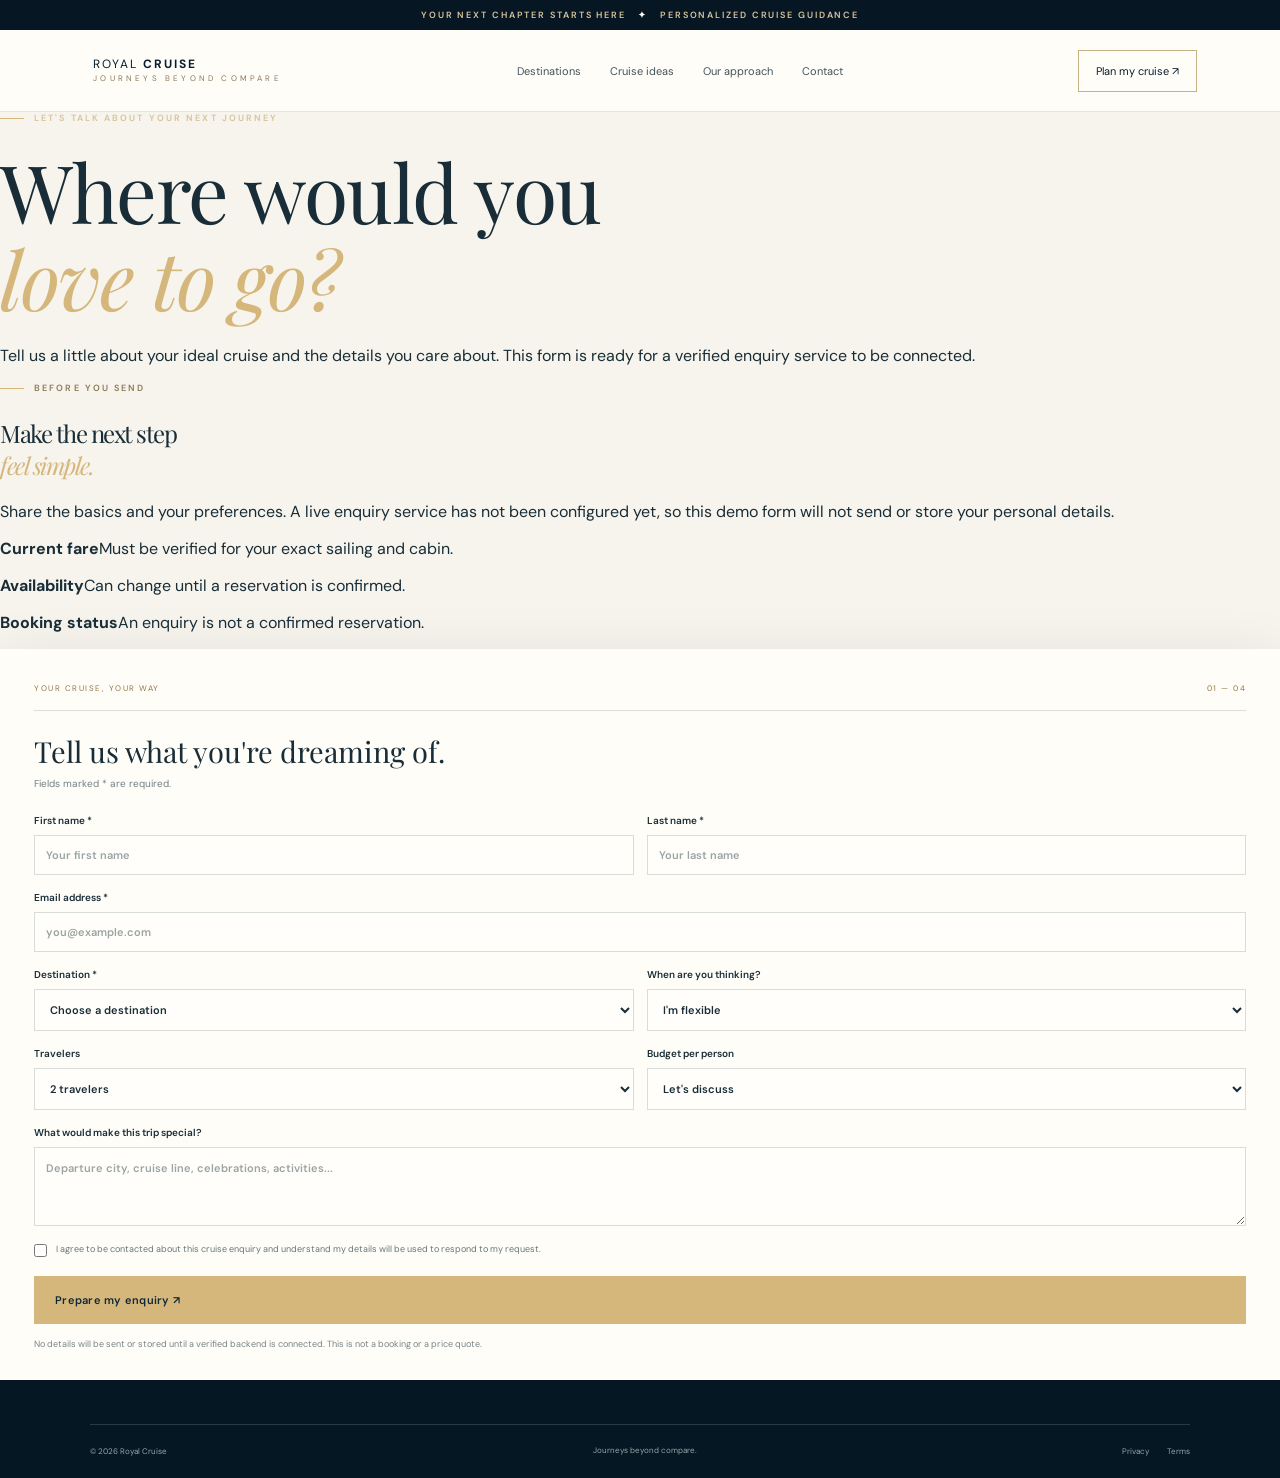
==== contact.html @ 4211f316 "Add dedicated cruise enquiry page" ====
<!doctype html><html lang="en"><head><meta charset="utf-8"><meta name="viewport" content="width=device-width,initial-scale=1"><title>Plan Your Cruise | Royal Cruise</title><meta name="description" content="Tell Royal Cruise what you're looking for and start a personalized cruise planning enquiry."><link rel="stylesheet" href="./styles.css"><link rel="stylesheet" href="./pages.css"><link href="https://fonts.googleapis.com/css2?family=DM+Sans:wght@400;500;600;700&family=Playfair+Display:ital,wght@0,400;0,500;1,400&display=swap" rel="stylesheet"></head><body><div class="announcement">YOUR NEXT CHAPTER STARTS HERE <span>✦</span> PERSONALIZED CRUISE GUIDANCE</div><header class="header"><a class="brand" href="./index.html"><img class="brand-logo" src="./assets/royal-cruise-logo.svg" alt=""><span class="brand-name">ROYAL <b>CRUISE</b><small>JOURNEYS BEYOND COMPARE</small></span></a><button class="menu-toggle" aria-label="Open navigation" aria-expanded="false">☰</button><nav class="nav"><a href="./destinations.html">Destinations</a><a href="./cruise-ideas.html">Cruise ideas</a><a href="./planning.html">Our approach</a><a href="./contact.html">Contact</a></nav><a class="nav-cta" href="./contact.html">Plan my cruise ↗</a></header><main class="page-main"><section class="page-hero contact-hero" style="--page-image:url('https://images.unsplash.com/photo-1548574505-5e239809ee19?auto=format&fit=crop&w=2000&q=85')"><div class="page-hero-content"><p class="eyebrow"><span></span> LET'S TALK ABOUT YOUR NEXT JOURNEY</p><h1>Where would you<br><em>love to go?</em></h1><p>Tell us a little about your ideal cruise and the details you care about. This form is ready for a verified enquiry service to be connected.</p></div></section><section class="page-section contact-layout"><div><p class="eyebrow dark"><span></span> BEFORE YOU SEND</p><h2>Make the next step<br><em>feel simple.</em></h2><p class="contact-explainer">Share the basics and your preferences. A live enquiry service has not been configured yet, so this demo form will not send or store your personal details.</p><div class="contact-points"><p><b>Current fare</b><span>Must be verified for your exact sailing and cabin.</span></p><p><b>Availability</b><span>Can change until a reservation is confirmed.</span></p><p><b>Booking status</b><span>An enquiry is not a confirmed reservation.</span></p></div></div><form class="enquiry-form" id="enquiry-form"><div class="form-top"><span>YOUR CRUISE, YOUR WAY</span><span>01 — 04</span></div><h3>Tell us what you're dreaming of.</h3><p>Fields marked * are required.</p><div class="form-row"><label>First name *<input name="firstName" autocomplete="given-name" required maxlength="80" placeholder="Your first name"></label><label>Last name *<input name="lastName" autocomplete="family-name" required maxlength="80" placeholder="Your last name"></label></div><label>Email address *<input type="email" name="email" autocomplete="email" required maxlength="254" placeholder="you@example.com"></label><div class="form-row"><label>Destination *<select name="destination" id="destination" required><option value="">Choose a destination</option><option>Caribbean</option><option>Bahamas</option><option>Alaska</option><option>Mediterranean / Europe</option><option>Mexico</option><option>Not sure yet</option></select></label><label>When are you thinking?<select name="timing"><option value="">I'm flexible</option><option>Within 3 months</option><option>3–6 months</option><option>6–12 months</option><option>More than a year away</option></select></label></div><div class="form-row"><label>Travelers<select name="travelers"><option>1 traveler</option><option selected>2 travelers</option><option>3–4 travelers</option><option>5–6 travelers</option><option>7+ travelers</option></select></label><label>Budget per person<select name="budget"><option value="">Let's discuss</option><option>Under $1,000</option><option>$1,000–$2,000</option><option>$2,000–$4,000</option><option>$4,000+</option></select></label></div><label>What would make this trip special?<textarea name="notes" rows="3" maxlength="2000" placeholder="Departure city, cruise line, celebrations, activities..."></textarea></label><label class="consent"><input type="checkbox" name="consent" required><span>I agree to be contacted about this cruise enquiry and understand my details will be used to respond to my request.</span></label><button class="button button-gold submit-button" type="submit">Prepare my enquiry ↗</button><div class="form-message" role="status" aria-live="polite"></div><small class="form-privacy">No details will be sent or stored until a verified backend is connected. This is not a booking or a price quote.</small></form></section></main><footer class="footer"><div class="footer-bottom"><span>© <span id="year"></span> Royal Cruise</span><span>Journeys beyond compare.</span><div><a href="./privacy.html">Privacy</a><a href="./terms.html">Terms</a></div></div></footer><script src="./app.js" defer></script><script src="./pages.js" defer></script></body></html>
---- styles.css ----
:root{--navy:#081f30;--cream:#f7f4ed;--paper:#fffdf8;--gold:#d5b77b;--gold2:#b9985e;--ink:#182d37;--muted:#718087;--line:#dcded8;--serif:'Playfair Display',Georgia,serif;--sans:'DM Sans',Arial,sans-serif}*{box-sizing:border-box}html{scroll-behavior:smooth;scroll-padding-top:84px}body{margin:0;background:var(--cream);color:var(--ink);font-family:var(--sans);-webkit-font-smoothing:antialiased}a{color:inherit;text-decoration:none}button,input,select,textarea{font:inherit}.announcement{min-height:30px;background:#061723;color:#d8c49d;display:flex;justify-content:center;align-items:center;gap:12px;font-size:9px;letter-spacing:1.9px;font-weight:600}.announcement span{color:#fff}.header{height:82px;display:flex;align-items:center;justify-content:space-between;padding:0 6.5%;background:var(--paper);position:sticky;top:0;z-index:20;border-bottom:1px solid #e8e4da}.brand{display:flex;align-items:center;gap:10px;color:var(--navy)}.brand-mark{width:38px;height:42px;border:1px solid var(--gold2);display:grid;place-items:center;font:31px var(--serif);position:relative;color:var(--navy)}.brand-mark span{font:9px var(--sans);position:absolute;right:-4px;top:1px;color:var(--gold2);background:var(--paper)}.brand-name{font-size:12px;letter-spacing:2px;line-height:1.45}.brand-name b{font-weight:700}.brand-name small{display:block;font-size:8px;letter-spacing:3.2px;color:#8d7956}.nav{display:flex;align-items:center;gap:29px;font-size:11px;color:#43535a}.nav a:hover,.footer-bottom a:hover{color:var(--gold2)}.nav-cta{font-size:11px;border:1px solid #c8b184;padding:13px 17px;color:var(--navy);white-space:nowrap}.nav-cta span{padding-left:15px;color:var(--gold2)}.menu-toggle{display:none;background:none;border:0;font-size:23px}.hero{min-height:min(740px,calc(100svh - 112px));height:680px;max-height:790px;position:relative;display:flex;align-items:center;background:#0a2636;color:#fff;overflow:hidden}.hero-photo,.hero-shade,.plan-bg{position:absolute;inset:0}.hero-photo{background-image:url('https://images.unsplash.com/photo-1548574505-5e239809ee19?auto=format&fit=crop&w=2200&q=90');background-size:cover;background-position:center 48%;transform:scale(1.035);animation:heroSettle 1.7s ease-out both}.hero-shade{background:linear-gradient(90deg,rgba(4,21,32,.91),rgba(5,26,39,.72) 43%,rgba(5,26,39,.08)),linear-gradient(0deg,rgba(4,19,29,.42),transparent 35%)}.hero-content{position:relative;z-index:2;width:min(720px,78%);margin-left:10%;padding-bottom:28px}.eyebrow{display:flex;align-items:center;gap:10px;font-size:9px;letter-spacing:2.1px;color:#d7c29b;font-weight:600;margin:0 0 23px}.eyebrow>span{width:24px;height:1px;background:var(--gold)}h1,h2,h3,p{margin-top:0}h1,h2{font-family:var(--serif);font-weight:400;letter-spacing:-1.5px}h1{font-size:clamp(48px,6.3vw,86px);line-height:1.08;margin-bottom:24px}h1 em,h2 em{font-weight:400;color:var(--gold);font-style:italic}.hero-copy{font-size:14px;line-height:1.9;max-width:410px;color:#e2e8e9}.hero-actions{display:flex;align-items:center;gap:28px;margin-top:32px}.button{display:inline-flex;align-items:center;justify-content:space-between;gap:26px;padding:16px 20px;font-size:11px;font-weight:600;letter-spacing:.25px;border:1px solid transparent;cursor:pointer;transition:background .25s,transform .25s,border-color .25s}.button:hover{transform:translateY(-2px)}.button-gold{background:var(--gold);color:#102838}.button-gold:hover{background:#e3cb9a}.button-gold span{font-size:17px}.text-link{font-size:11px;color:#fff;display:flex;align-items:center;gap:10px}.play{width:26px;height:26px;border:1px solid #b7c2c2;border-radius:50%;display:grid;place-items:center}.hero-note{display:flex;align-items:center;gap:12px;margin-top:65px;font-size:8px;letter-spacing:1.7px;color:#d2d8d8}.note-line{height:1px;width:40px;background:var(--gold)}.hero-side{position:absolute;right:4%;top:46%;writing-mode:vertical-rl;transform:rotate(180deg);font-size:8px;letter-spacing:2px;color:#e3e7e5;display:flex;gap:16px}.hero-side span{color:var(--gold)}.hero-bottom{position:absolute;bottom:22px;left:6.5%;right:6.5%;display:flex;justify-content:space-between;color:#e0e3e2;font-size:8px;letter-spacing:1.7px}.trust-strip{display:grid;grid-template-columns:repeat(4,1fr);padding:27px 7%;background:var(--paper);border-bottom:1px solid var(--line);gap:20px}.trust-strip>div{display:flex;align-items:center;gap:13px;border-right:1px solid var(--line);padding-left:14px}.trust-strip>div:last-child{border:0}.trust-icon{font-size:23px;color:var(--gold2)}.trust-strip p{margin:0;display:grid;gap:5px}.trust-strip b{font-size:11px;font-weight:600}.trust-strip small{font-size:9px;color:var(--muted)}.section{padding:108px 8%}.section-head{display:flex;align-items:end;justify-content:space-between;gap:40px;margin-bottom:43px}.eyebrow.dark{color:#8d7956}.section h2,.experience h2,.planning h2,.plan-copy h2{font-size:clamp(37px,4.3vw,57px);line-height:1.18;margin-bottom:0}.section h2 em,.planning h2 em{color:#a88b5b}.section-intro{max-width:325px;color:#65747a;font-size:12px;line-height:1.9;margin:0 0 5px}.destination-grid{display:grid;grid-template-columns:1.18fr .82fr;grid-template-rows:290px 290px;gap:17px}.destination-card{position:relative;overflow:hidden;background:#173447;color:white;isolation:isolate;min-height:0}.destination-card:after{content:'';position:absolute;inset:0;background:linear-gradient(0deg,rgba(5,23,34,.88),rgba(5,23,34,.04) 75%);z-index:-0}.destination-card img{position:absolute;inset:0;width:100%;height:100%;object-fit:cover;z-index:-1;transition:transform .8s cubic-bezier(.2,.7,.2,1)}.destination-card:hover img{transform:scale(1.055)}.dest-caribbean{grid-row:span 2}.card-number{position:absolute;top:20px;left:21px;font-size:8px;letter-spacing:1.6px;color:#f0dfbc}.destination-info{position:absolute;bottom:23px;left:24px;right:20px;display:grid;gap:8px}.destination-info small{font-size:8px;letter-spacing:1.5px;color:#e4d4b6}.destination-info strong{font:36px var(--serif);font-weight:400}.dest-caribbean .destination-info strong{font-size:47px}.discover{font-size:10px;color:#f7ead1;margin-top:4px}.experience{display:grid;grid-template-columns:1fr 1fr;min-height:610px;background:var(--navy);color:#fff}.experience-image{position:relative;min-height:560px;overflow:hidden}.experience-image img{width:100%;height:100%;position:absolute;object-fit:cover;inset:0}.experience-image:after{content:'';position:absolute;inset:0;background:linear-gradient(0deg,rgba(4,22,33,.5),transparent 45%)}.image-caption{position:absolute;bottom:28px;left:8%;z-index:2;font-size:8px;letter-spacing:1.7px;color:#fff}.experience-copy{padding:90px 12% 70px 11%;align-self:center}.experience h2{font-size:clamp(39px,4.3vw,56px);margin-bottom:22px}.experience-copy>p:not(.eyebrow){font-size:12px;line-height:2;color:#c1cdd0;max-width:430px}.experience-points{margin:30px 0 31px}.experience-points>div{display:flex;gap:18px;padding:15px 0;border-bottom:1px solid #284351}.experience-points>div>span,.planning-step>span{font:18px var(--serif);color:var(--gold)}.experience-points p{margin:0;display:grid;gap:6px}.experience-points b{font-size:11px;font-weight:500}.experience-points small{font-size:10px;color:#aebec3}.button-outline{border-color:#71848a;color:#fff;background:transparent}.button-outline:hover{border-color:var(--gold)}.journeys{background:#eeece4}.journey-grid{display:grid;grid-template-columns:repeat(3,1fr);gap:18px}.journey-card{background:var(--paper);padding:30px 28px 26px;border:1px solid #e3e0d6;min-height:260px;transition:transform .3s,border-color .3s}.journey-card:hover{transform:translateY(-5px);border-color:#c7ae7e}.journey-icon{width:42px;height:42px;display:grid;place-items:center;border:1px solid #d5c5a4;border-radius:50%;font-size:21px;color:#a88b5b;margin-bottom:25px}.journey-kicker{font-size:8px;letter-spacing:1.5px;color:#9b8359;margin-bottom:10px}.journey-card h3{font:29px var(--serif);font-weight:400;margin-bottom:10px}.journey-card>p:not(.journey-kicker){font-size:11px;line-height:1.8;color:#68777b;min-height:40px}.journey-card>a{display:flex;justify-content:space-between;margin-top:23px;padding-top:15px;border-top:1px solid var(--line);font-size:10px}.journey-card>a span{color:#a88b5b;font-size:15px}.quote-band{background:#e3dccb;text-align:center;padding:64px 20px;color:var(--navy)}.quote-star{font-size:22px;color:#a88b5b}.quote-band p{font:clamp(24px,3vw,36px)/1.5 var(--serif);margin:18px 0}.quote-band small{font-size:8px;letter-spacing:2px;color:#8b795a}.planning{display:grid;grid-template-columns:1fr .9fr;gap:9%;align-items:center}.planning-copy>p:not(.eyebrow){font-size:12px;line-height:2;color:#68777b;margin:24px 0 26px;max-width:480px}.planning-step{display:flex;gap:17px;padding:16px 0;border-top:1px solid var(--line)}.planning-step>div b{font-size:11px}.planning-step>div p{font-size:10px;color:#778387;margin:6px 0 0;line-height:1.7}.planning-visual{height:475px;position:relative;background:linear-gradient(140deg,#b9c9c7,#e1d6bf 52%,#486575);overflow:hidden;display:grid;place-items:center}.planning-visual img{position:absolute;inset:0;width:100%;height:100%;object-fit:cover}.planning-stamp{position:relative;display:flex;flex-direction:column;align-items:center;justify-content:center;width:220px;height:220px;border:1px solid #e9ddbd;border-radius:50%;outline:1px solid rgba(255,255,255,.55);outline-offset:9px;color:#fff;text-align:center;text-shadow:0 1px 10px #263e49}.planning-stamp span{font-size:8px;letter-spacing:2px}.planning-stamp b{font:46px/1.03 var(--serif);font-weight:400;margin:13px 0}.planning-visual-note{position:absolute;bottom:20px;left:20px;font-size:8px;letter-spacing:1.4px;color:#fff;text-shadow:0 1px 5px #1b3039}.plan-section{position:relative;background:var(--navy);color:#fff;padding:100px 8%;overflow:hidden}.plan-bg{background-image:linear-gradient(90deg,rgba(5,24,37,.97),rgba(5,24,37,.84)),url('https://images.unsplash.com/photo-1500375592092-40eb2168fd21?auto=format&fit=crop&w=1800&q=85');background-size:cover;background-position:center}.plan-inner{position:relative;display:grid;grid-template-columns:.82fr 1.18fr;gap:9%;max-width:1160px;margin:auto;align-items:start}.plan-copy{position:sticky;top:125px}.plan-copy h2{font-size:clamp(40px,4.4vw,59px);margin-bottom:20px}.plan-copy>p:not(.eyebrow){font-size:12px;line-height:2;color:#c0cbd0;max-width:370px}.contact-detail{display:flex;align-items:center;gap:14px;margin-top:28px}.contact-detail>span{width:39px;height:39px;border:1px solid #657783;display:grid;place-items:center;color:var(--gold);font-size:18px}.contact-detail div{display:grid;gap:6px}.contact-detail small{font-size:8px;letter-spacing:1.2px;color:#c4b18c}.contact-detail b{font-size:11px;font-weight:500}.enquiry-form{background:var(--paper);color:var(--ink);padding:34px 34px 29px;box-shadow:0 18px 60px #0002}.form-top{display:flex;justify-content:space-between;font-size:8px;letter-spacing:1.5px;color:#92774b;padding-bottom:17px;border-bottom:1px solid var(--line)}.enquiry-form h3{font:29px var(--serif);font-weight:400;margin:21px 0 7px}.enquiry-form>p{font-size:10px;color:#718087;margin-bottom:24px}.enquiry-form label{display:grid;gap:8px;font-size:10px;font-weight:600;margin-bottom:16px}.form-row{display:grid;grid-template-columns:1fr 1fr;gap:13px}.enquiry-form input:not([type=checkbox]),.enquiry-form select,.enquiry-form textarea{width:100%;min-width:0;border:1px solid #d8ddd9;background:#fffefa;border-radius:0;padding:12px 11px;font-size:11px;color:var(--ink);outline:none;transition:border-color .2s}.enquiry-form input:focus,.enquiry-form select:focus,.enquiry-form textarea:focus{border-color:#b69a67}.enquiry-form textarea{resize:vertical;line-height:1.6}.enquiry-form input::placeholder,.enquiry-form textarea::placeholder{color:#9aa4a4}.enquiry-form .consent{display:flex;align-items:flex-start;gap:9px;font-size:9px;line-height:1.6;color:#66777a;font-weight:400}.consent input{accent-color:#a88b5b;margin:2px 0 0}.submit-button{width:100%;margin-top:3px}.form-message{font-size:11px;line-height:1.6;margin-top:12px}.form-message.success{color:#22664b}.form-message.error{color:#9a3c30}.form-privacy{display:block;font-size:9px;line-height:1.6;color:#788589;margin-top:13px}.faq{display:grid;grid-template-columns:.8fr 1.2fr;gap:10%;align-items:start}.faq .section-head{display:block;margin:0}.faq .section-intro{margin-top:23px}.faq-list details{border-bottom:1px solid var(--line);padding:19px 0}.faq-list details:first-child{border-top:1px solid var(--line)}.faq-list summary{list-style:none;display:flex;justify-content:space-between;gap:18px;cursor:pointer;font-size:12px;font-weight:600}.faq-list summary::-webkit-details-marker{display:none}.faq-list summary span{font-size:18px;color:#a88b5b;font-weight:400;transition:transform .2s}.faq-list details[open] summary span{transform:rotate(45deg)}.faq-list details p{font-size:11px;line-height:1.9;color:#68777b;max-width:600px;margin:14px 28px 3px 0}.footer{background:#051722;color:#dbe0df;padding:44px 7% 20px}.footer-main{display:flex;align-items:center;justify-content:space-between;padding-bottom:36px}.brand-footer{color:#f5f0e6}.brand-footer .brand-mark{color:#f5f0e6}.brand-footer .brand-mark span{background:#051722}.footer-main>p{font:20px/1.55 var(--serif);color:#d4c5a7;margin:0}.footer-cta{font-size:11px;border-bottom:1px solid var(--gold);padding:12px 0;color:#e6d3ad}.footer-bottom{border-top:1px solid #263b46;padding-top:19px;display:flex;align-items:center;justify-content:space-between;gap:20px;font-size:8px;color:#98a6a9}.footer-bottom>span:nth-child(2){max-width:390px;line-height:1.7}.footer-bottom div{display:flex;gap:18px}.reveal{opacity:0;transform:translateY(22px);transition:opacity .8s ease,transform .8s cubic-bezier(.2,.7,.2,1)}.reveal.is-visible{opacity:1;transform:translateY(0)}@keyframes heroSettle{from{transform:scale(1.09);filter:brightness(.78)}to{transform:scale(1.035);filter:brightness(1)}}@media(min-width:1500px){.hero-content{margin-left:12%}.section{padding-left:max(8%,calc((100% - 1280px)/2));padding-right:max(8%,calc((100% - 1280px)/2))}}@media(max-width:1000px){.header{padding:0 4%}.nav{gap:16px}.nav a{font-size:10px}.nav-cta{padding:12px}.hero-content{margin-left:7%;width:78%}.section{padding:80px 6%}.experience-copy{padding:65px 8%}.plan-section{padding:80px 5%}.plan-inner{gap:5%}.enquiry-form{padding:27px}.trust-strip{padding:24px 4%;gap:10px}.trust-strip>div{padding-left:7px}.trust-strip b{font-size:10px}}@media(max-width:720px){.announcement{font-size:7px;letter-spacing:1.1px;min-height:27px}.header{height:70px;padding:0 5%}.brand-mark{width:32px;height:36px;font-size:27px}.brand-name{font-size:10px}.brand-name small{font-size:7px}.menu-toggle{display:block;margin-left:auto;margin-right:13px;color:var(--navy)}.nav{display:none;position:absolute;top:69px;left:0;right:0;padding:18px 6% 24px;background:var(--paper);border-bottom:1px solid var(--line);box-shadow:0 15px 25px #071d2c10;flex-direction:column;align-items:flex-start;gap:20px}.nav.open{display:flex}.nav a{font-size:12px}.nav-cta{font-size:9px;padding:11px 10px}.nav-cta span{padding-left:4px}.hero{height:660px;min-height:620px;max-height:calc(100svh - 97px);align-items:center}.hero-photo{background-position:58% center}.hero-shade{background:linear-gradient(90deg,rgba(4,21,32,.86),rgba(5,26,39,.48)),linear-gradient(0deg,rgba(4,19,29,.5),transparent 50%)}.hero-content{width:90%;margin-left:6%;padding-bottom:0}.eyebrow{font-size:8px;letter-spacing:1.5px;margin-bottom:19px}h1{font-size:clamp(45px,11vw,67px);letter-spacing:-1px}.hero-copy{font-size:12px;max-width:340px}.hero-actions{gap:17px;flex-wrap:wrap}.button{padding:15px;font-size:10px;gap:14px}.text-link{font-size:10px}.hero-note{margin-top:48px;font-size:7px;letter-spacing:1.1px}.hero-side{right:3%;font-size:7px}.hero-bottom{left:5%;right:5%;font-size:7px;letter-spacing:1px}.trust-strip{grid-template-columns:1fr 1fr;padding:23px 6%;gap:19px 10px}.trust-strip>div:nth-child(2){border:0}.trust-strip>div{gap:9px}.trust-icon{font-size:20px}.trust-strip b{font-size:9px}.trust-strip small{font-size:8px}.section{padding:70px 6%}.section-head{display:block;margin-bottom:30px}.section h2,.experience h2,.planning h2{font-size:clamp(36px,9vw,48px)}.section-intro{margin-top:18px;font-size:11px}.destination-grid{grid-template-columns:1fr 1fr;grid-template-rows:310px 220px;gap:10px}.dest-caribbean{grid-row:auto;grid-column:span 2}.destination-info{left:16px;bottom:17px;gap:6px}.destination-info strong,.dest-caribbean .destination-info strong{font-size:31px}.destination-info small{font-size:7px;letter-spacing:1px}.discover{font-size:9px}.card-number{top:14px;left:15px;font-size:7px}.experience{grid-template-columns:1fr}.experience-image{min-height:360px}.experience-copy{padding:55px 7% 58px}.experience-copy>p:not(.eyebrow){font-size:11px}.journey-grid{grid-template-columns:1fr;gap:12px}.journey-card{min-height:0;padding:24px}.journey-icon{margin-bottom:18px}.journey-card>p:not(.journey-kicker){min-height:0}.journey-card>a{margin-top:17px}.quote-band{padding:50px 15px}.quote-band p{font-size:25px}.planning{grid-template-columns:1fr;gap:35px}.planning-visual{height:350px;grid-row:1}.planning-stamp{width:190px;height:190px}.planning-stamp b{font-size:40px}.plan-section{padding:70px 5%}.plan-inner{grid-template-columns:1fr;gap:36px}.plan-copy{position:static}.plan-copy h2{font-size:45px}.plan-copy>p:not(.eyebrow){font-size:11px}.contact-detail{margin-top:19px}.enquiry-form{padding:25px 19px}.enquiry-form h3{font-size:26px}.form-row{gap:10px}.enquiry-form label{font-size:9px}.enquiry-form input:not([type=checkbox]),.enquiry-form select,.enquiry-form textarea{font-size:10px;padding:11px 8px}.faq{grid-template-columns:1fr;gap:30px}.faq .section-intro{margin-top:14px}.faq-list summary{font-size:11px}.footer{padding:34px 6% 20px}.footer-main{display:grid;grid-template-columns:1fr auto;gap:20px}.footer-main>p{font-size:17px;grid-column:1}.footer-cta{grid-column:2;grid-row:2}.footer-bottom{flex-direction:column;align-items:flex-start;gap:13px}.footer-bottom>span:nth-child(2){max-width:100%}.footer-bottom div{gap:20px}}@media(max-width:370px){.nav-cta{font-size:8px}.hero-actions{align-items:flex-start;flex-direction:column}.hero{min-height:600px}.destination-grid{grid-template-rows:280px 205px}.form-row{grid-template-columns:1fr}.enquiry-form{padding:23px 16px}}@media(prefers-reduced-motion:reduce){*,*:before,*:after{scroll-behavior:auto!important;animation-duration:.01ms!important;animation-iteration-count:1!important;transition-duration:.01ms!important}.reveal{opacity:1;transform:none}}
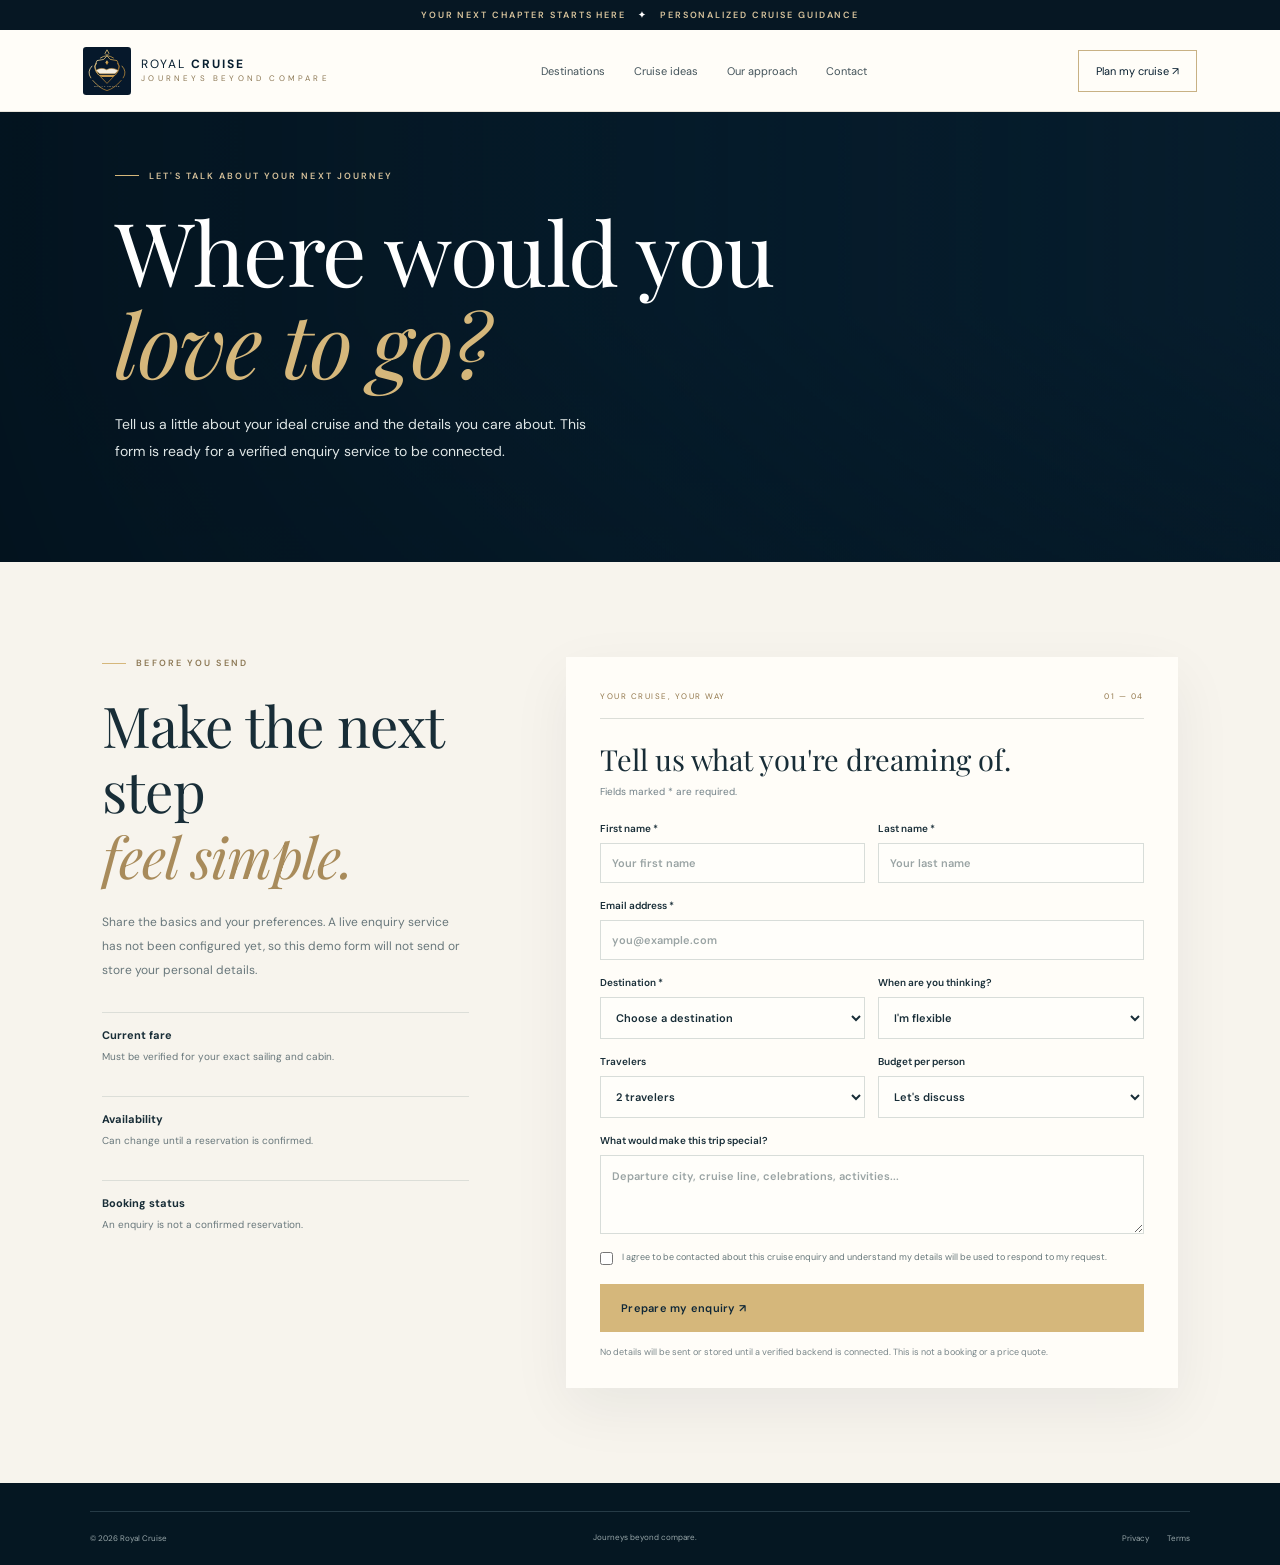
==== commit cd5613c2: "Add Royal Cruise favicon to contact.html" ====
--- a/contact.html
+++ b/contact.html
@@ -1 +1 @@
-<!doctype html><html lang="en"><head><meta charset="utf-8"><meta name="viewport" content="width=device-width,initial-scale=1"><title>Plan Your Cruise | Royal Cruise</title><meta name="description" content="Tell Royal Cruise what you're looking for and start a personalized cruise planning enquiry."><link rel="stylesheet" href="./styles.css"><link rel="stylesheet" href="./pages.css"><link href="https://fonts.googleapis.com/css2?family=DM+Sans:wght@400;500;600;700&family=Playfair+Display:ital,wght@0,400;0,500;1,400&display=swap" rel="stylesheet"></head><body><div class="announcement">YOUR NEXT CHAPTER STARTS HERE <span>✦</span> PERSONALIZED CRUISE GUIDANCE</div><header class="header"><a class="brand" href="./index.html"><img class="brand-logo" src="./assets/royal-cruise-logo.svg" alt=""><span class="brand-name">ROYAL <b>CRUISE</b><small>JOURNEYS BEYOND COMPARE</small></span></a><button class="menu-toggle" aria-label="Open navigation" aria-expanded="false">☰</button><nav class="nav"><a href="./destinations.html">Destinations</a><a href="./cruise-ideas.html">Cruise ideas</a><a href="./planning.html">Our approach</a><a href="./contact.html">Contact</a></nav><a class="nav-cta" href="./contact.html">Plan my cruise ↗</a></header><main class="page-main"><section class="page-hero contact-hero" style="--page-image:url('https://images.unsplash.com/photo-1548574505-5e239809ee19?auto=format&fit=crop&w=2000&q=85')"><div class="page-hero-content"><p class="eyebrow"><span></span> LET'S TALK ABOUT YOUR NEXT JOURNEY</p><h1>Where would you<br><em>love to go?</em></h1><p>Tell us a little about your ideal cruise and the details you care about. This form is ready for a verified enquiry service to be connected.</p></div></section><section class="page-section contact-layout"><div><p class="eyebrow dark"><span></span> BEFORE YOU SEND</p><h2>Make the next step<br><em>feel simple.</em></h2><p class="contact-explainer">Share the basics and your preferences. A live enquiry service has not been configured yet, so this demo form will not send or store your personal details.</p><div class="contact-points"><p><b>Current fare</b><span>Must be verified for your exact sailing and cabin.</span></p><p><b>Availability</b><span>Can change until a reservation is confirmed.</span></p><p><b>Booking status</b><span>An enquiry is not a confirmed reservation.</span></p></div></div><form class="enquiry-form" id="enquiry-form"><div class="form-top"><span>YOUR CRUISE, YOUR WAY</span><span>01 — 04</span></div><h3>Tell us what you're dreaming of.</h3><p>Fields marked * are required.</p><div class="form-row"><label>First name *<input name="firstName" autocomplete="given-name" required maxlength="80" placeholder="Your first name"></label><label>Last name *<input name="lastName" autocomplete="family-name" required maxlength="80" placeholder="Your last name"></label></div><label>Email address *<input type="email" name="email" autocomplete="email" required maxlength="254" placeholder="you@example.com"></label><div class="form-row"><label>Destination *<select name="destination" id="destination" required><option value="">Choose a destination</option><option>Caribbean</option><option>Bahamas</option><option>Alaska</option><option>Mediterranean / Europe</option><option>Mexico</option><option>Not sure yet</option></select></label><label>When are you thinking?<select name="timing"><option value="">I'm flexible</option><option>Within 3 months</option><option>3–6 months</option><option>6–12 months</option><option>More than a year away</option></select></label></div><div class="form-row"><label>Travelers<select name="travelers"><option>1 traveler</option><option selected>2 travelers</option><option>3–4 travelers</option><option>5–6 travelers</option><option>7+ travelers</option></select></label><label>Budget per person<select name="budget"><option value="">Let's discuss</option><option>Under $1,000</option><option>$1,000–$2,000</option><option>$2,000–$4,000</option><option>$4,000+</option></select></label></div><label>What would make this trip special?<textarea name="notes" rows="3" maxlength="2000" placeholder="Departure city, cruise line, celebrations, activities..."></textarea></label><label class="consent"><input type="checkbox" name="consent" required><span>I agree to be contacted about this cruise enquiry and understand my details will be used to respond to my request.</span></label><button class="button button-gold submit-button" type="submit">Prepare my enquiry ↗</button><div class="form-message" role="status" aria-live="polite"></div><small class="form-privacy">No details will be sent or stored until a verified backend is connected. This is not a booking or a price quote.</small></form></section></main><footer class="footer"><div class="footer-bottom"><span>© <span id="year"></span> Royal Cruise</span><span>Journeys beyond compare.</span><div><a href="./privacy.html">Privacy</a><a href="./terms.html">Terms</a></div></div></footer><script src="./app.js" defer></script><script src="./pages.js" defer></script></body></html>+<!doctype html><html lang="en"><head><meta charset="utf-8"><meta name="viewport" content="width=device-width,initial-scale=1"><title>Plan Your Cruise | Royal Cruise</title><meta name="description" content="Tell Royal Cruise what you're looking for and start a personalized cruise planning enquiry."><link rel="stylesheet" href="./styles.css"><link rel="stylesheet" href="./pages.css"><link href="https://fonts.googleapis.com/css2?family=DM+Sans:wght@400;500;600;700&family=Playfair+Display:ital,wght@0,400;0,500;1,400&display=swap" rel="stylesheet"><link rel="icon" type="image/svg+xml" href="./assets/royal-cruise-logo.svg"><link rel="shortcut icon" href="./assets/royal-cruise-logo.svg" type="image/svg+xml"></head><body><div class="announcement">YOUR NEXT CHAPTER STARTS HERE <span>✦</span> PERSONALIZED CRUISE GUIDANCE</div><header class="header"><a class="brand" href="./index.html"><img class="brand-logo" src="./assets/royal-cruise-logo.svg" alt=""><span class="brand-name">ROYAL <b>CRUISE</b><small>JOURNEYS BEYOND COMPARE</small></span></a><button class="menu-toggle" aria-label="Open navigation" aria-expanded="false">☰</button><nav class="nav"><a href="./destinations.html">Destinations</a><a href="./cruise-ideas.html">Cruise ideas</a><a href="./planning.html">Our approach</a><a href="./contact.html">Contact</a></nav><a class="nav-cta" href="./contact.html">Plan my cruise ↗</a></header><main class="page-main"><section class="page-hero contact-hero" style="--page-image:url('https://images.unsplash.com/photo-1548574505-5e239809ee19?auto=format&fit=crop&w=2000&q=85')"><div class="page-hero-content"><p class="eyebrow"><span></span> LET'S TALK ABOUT YOUR NEXT JOURNEY</p><h1>Where would you<br><em>love to go?</em></h1><p>Tell us a little about your ideal cruise and the details you care about. This form is ready for a verified enquiry service to be connected.</p></div></section><section class="page-section contact-layout"><div><p class="eyebrow dark"><span></span> BEFORE YOU SEND</p><h2>Make the next step<br><em>feel simple.</em></h2><p class="contact-explainer">Share the basics and your preferences. A live enquiry service has not been configured yet, so this demo form will not send or store your personal details.</p><div class="contact-points"><p><b>Current fare</b><span>Must be verified for your exact sailing and cabin.</span></p><p><b>Availability</b><span>Can change until a reservation is confirmed.</span></p><p><b>Booking status</b><span>An enquiry is not a confirmed reservation.</span></p></div></div><form class="enquiry-form" id="enquiry-form"><div class="form-top"><span>YOUR CRUISE, YOUR WAY</span><span>01 — 04</span></div><h3>Tell us what you're dreaming of.</h3><p>Fields marked * are required.</p><div class="form-row"><label>First name *<input name="firstName" autocomplete="given-name" required maxlength="80" placeholder="Your first name"></label><label>Last name *<input name="lastName" autocomplete="family-name" required maxlength="80" placeholder="Your last name"></label></div><label>Email address *<input type="email" name="email" autocomplete="email" required maxlength="254" placeholder="you@example.com"></label><div class="form-row"><label>Destination *<select name="destination" id="destination" required><option value="">Choose a destination</option><option>Caribbean</option><option>Bahamas</option><option>Alaska</option><option>Mediterranean / Europe</option><option>Mexico</option><option>Not sure yet</option></select></label><label>When are you thinking?<select name="timing"><option value="">I'm flexible</option><option>Within 3 months</option><option>3–6 months</option><option>6–12 months</option><option>More than a year away</option></select></label></div><div class="form-row"><label>Travelers<select name="travelers"><option>1 traveler</option><option selected>2 travelers</option><option>3–4 travelers</option><option>5–6 travelers</option><option>7+ travelers</option></select></label><label>Budget per person<select name="budget"><option value="">Let's discuss</option><option>Under $1,000</option><option>$1,000–$2,000</option><option>$2,000–$4,000</option><option>$4,000+</option></select></label></div><label>What would make this trip special?<textarea name="notes" rows="3" maxlength="2000" placeholder="Departure city, cruise line, celebrations, activities..."></textarea></label><label class="consent"><input type="checkbox" name="consent" required><span>I agree to be contacted about this cruise enquiry and understand my details will be used to respond to my request.</span></label><button class="button button-gold submit-button" type="submit">Prepare my enquiry ↗</button><div class="form-message" role="status" aria-live="polite"></div><small class="form-privacy">No details will be sent or stored until a verified backend is connected. This is not a booking or a price quote.</small></form></section></main><footer class="footer"><div class="footer-bottom"><span>© <span id="year"></span> Royal Cruise</span><span>Journeys beyond compare.</span><div><a href="./privacy.html">Privacy</a><a href="./terms.html">Terms</a></div></div></footer><script src="./app.js" defer></script><script src="./pages.js" defer></script></body></html>
--- a/pages.css
+++ b/pages.css
@@ -0,0 +1 @@
+body{opacity:1;transition:opacity .18s ease}body.page-leaving{opacity:0}.brand-logo{display:block}.brand-logo{width:48px;height:48px;object-fit:contain}.page-main{min-height:65vh}.page-hero{min-height:560px;height:min(68vh,720px);position:relative;display:flex;align-items:center;color:#fff;background:#071e2e;overflow:hidden}.page-hero:before{content:"";position:absolute;inset:0;background-image:linear-gradient(90deg,rgba(4,19,30,.9),rgba(5,25,39,.54) 52%,rgba(5,25,39,.16)),linear-gradient(0deg,rgba(4,19,30,.3),transparent 55%),var(--page-image);background-size:cover;background-position:center;transform:scale(1.03);animation:pageArrive 1.25s cubic-bezier(.2,.7,.2,1) both}.page-hero-content{position:relative;max-width:790px;margin-left:9%;padding:70px 24px 80px 0;animation:contentArrive .9s .12s both}.page-hero h1{font-size:clamp(50px,7vw,88px);line-height:1.05;margin:0 0 22px}.page-hero-content>p:not(.eyebrow){max-width:500px;color:#e0e7e7;font-size:14px;line-height:1.9;margin-bottom:30px}.page-section{padding:95px 8%;max-width:1500px;margin:auto}.page-heading{margin-bottom:42px}.page-heading h2,.contact-layout h2{font:clamp(38px,4.4vw,58px)/1.16 var(--serif);letter-spacing:-1px;margin:0}.page-heading h2 em,.contact-layout h2 em{color:#a88b5b}.page-destinations{display:grid;grid-template-columns:repeat(2,minmax(0,1fr));gap:22px}.page-destination{display:grid;grid-template-columns:46% 54%;background:#fffdf8;border:1px solid #e3e0d6;min-height:250px;overflow:hidden;transition:transform .35s,border-color .35s,box-shadow .35s}.page-destination:hover{transform:translateY(-5px);border-color:#c6ab78;box-shadow:0 18px 35px #0a20300c}.page-destination img{width:100%;height:100%;min-height:250px;object-fit:cover;transition:transform .7s}.page-destination:hover img{transform:scale(1.04)}.page-destination>div{padding:26px 22px;align-self:center}.page-destination small,.idea-grid article>span{font-size:8px;letter-spacing:1.6px;color:#9a8054}.page-destination h3,.idea-grid h3,.process-list h3{font:29px var(--serif);font-weight:400;margin:12px 0}.page-destination p,.idea-grid p,.process-list p{font-size:11px;line-height:1.8;color:#68777b}.page-destination b,.idea-grid a{display:inline-block;margin-top:12px;font-size:10px;font-weight:600;color:#8d7044}.availability-note{margin-top:28px;padding:17px 19px;background:#eeece4;color:#68777b;font-size:10px;line-height:1.8}.idea-grid{display:grid;grid-template-columns:repeat(3,1fr);gap:18px}.idea-grid article{padding:31px 28px;background:#fffdf8;border:1px solid #e4e0d5;min-height:230px;transition:transform .3s,border-color .3s}.idea-grid article:hover{transform:translateY(-4px);border-color:#c6ab78}.idea-grid h3{font-size:30px}.idea-grid p{min-height:55px}.process-section{max-width:1000px}.process-list{border-top:1px solid #dcded8}.process-list article{display:grid;grid-template-columns:75px 1fr;gap:20px;padding:28px 0;border-bottom:1px solid #dcded8}.process-list article>span{font:28px var(--serif);color:#a88b5b}.process-list h3{margin:0 0 8px}.process-list p{max-width:650px;margin:0}.planning-promise{display:flex;gap:18px;margin-top:36px;padding:24px;background:#eeece4}.planning-promise>span{font-size:24px;color:#a88b5b}.planning-promise h3{font:24px var(--serif);margin:0 0 7px}.planning-promise p{font-size:11px;line-height:1.8;color:#68777b;margin:0}.page-cta{padding:76px 20px;text-align:center;background:#081f30;color:#fff}.page-cta h2{font:clamp(36px,5vw,56px)/1.2 var(--serif);margin:0 0 26px}.page-cta h2 em{color:var(--gold)}.page-cta .eyebrow{justify-content:center}.contact-hero{min-height:430px;height:450px}.contact-layout{display:grid;grid-template-columns:.75fr 1.25fr;gap:9%;align-items:start}.contact-explainer{font-size:12px;line-height:2;color:#68777b;margin-top:22px}.contact-points{margin-top:30px}.contact-points p{padding:15px 0;border-top:1px solid #dcded8;display:grid;gap:6px}.contact-points b{font-size:11px}.contact-points span{font-size:10px;line-height:1.7;color:#68777b}.contact-layout .enquiry-form{box-shadow:0 20px 55px #071d2c10}.footer{padding-top:28px}.footer-bottom{flex-wrap:wrap}@keyframes pageArrive{from{transform:scale(1.09);filter:brightness(.7)}to{transform:scale(1.03);filter:brightness(1)}}@keyframes contentArrive{from{opacity:0;transform:translateY(20px)}to{opacity:1;transform:translateY(0)}}@media(max-width:800px){.page-section{padding:70px 6%}.page-hero-content{margin-left:6%;padding-right:7%}.page-destinations{grid-template-columns:1fr}.idea-grid{grid-template-columns:repeat(2,1fr)}.contact-layout{grid-template-columns:1fr;gap:35px}}@media(max-width:520px){.page-hero{min-height:520px;height:75svh}.page-hero h1{font-size:clamp(45px,12vw,65px)}.page-hero-content>p:not(.eyebrow){font-size:12px}.page-destination{grid-template-columns:1fr}.page-destination img{height:210px;min-height:0}.page-destination>div{padding:22px}.idea-grid{grid-template-columns:1fr}.idea-grid article{min-height:0}.idea-grid p{min-height:0}.process-list article{grid-template-columns:45px 1fr;gap:12px}.contact-hero{min-height:480px}.brand-logo{width:39px;height:39px}}@media(prefers-reduced-motion:reduce){.page-hero:before,.page-hero-content{animation:none}}
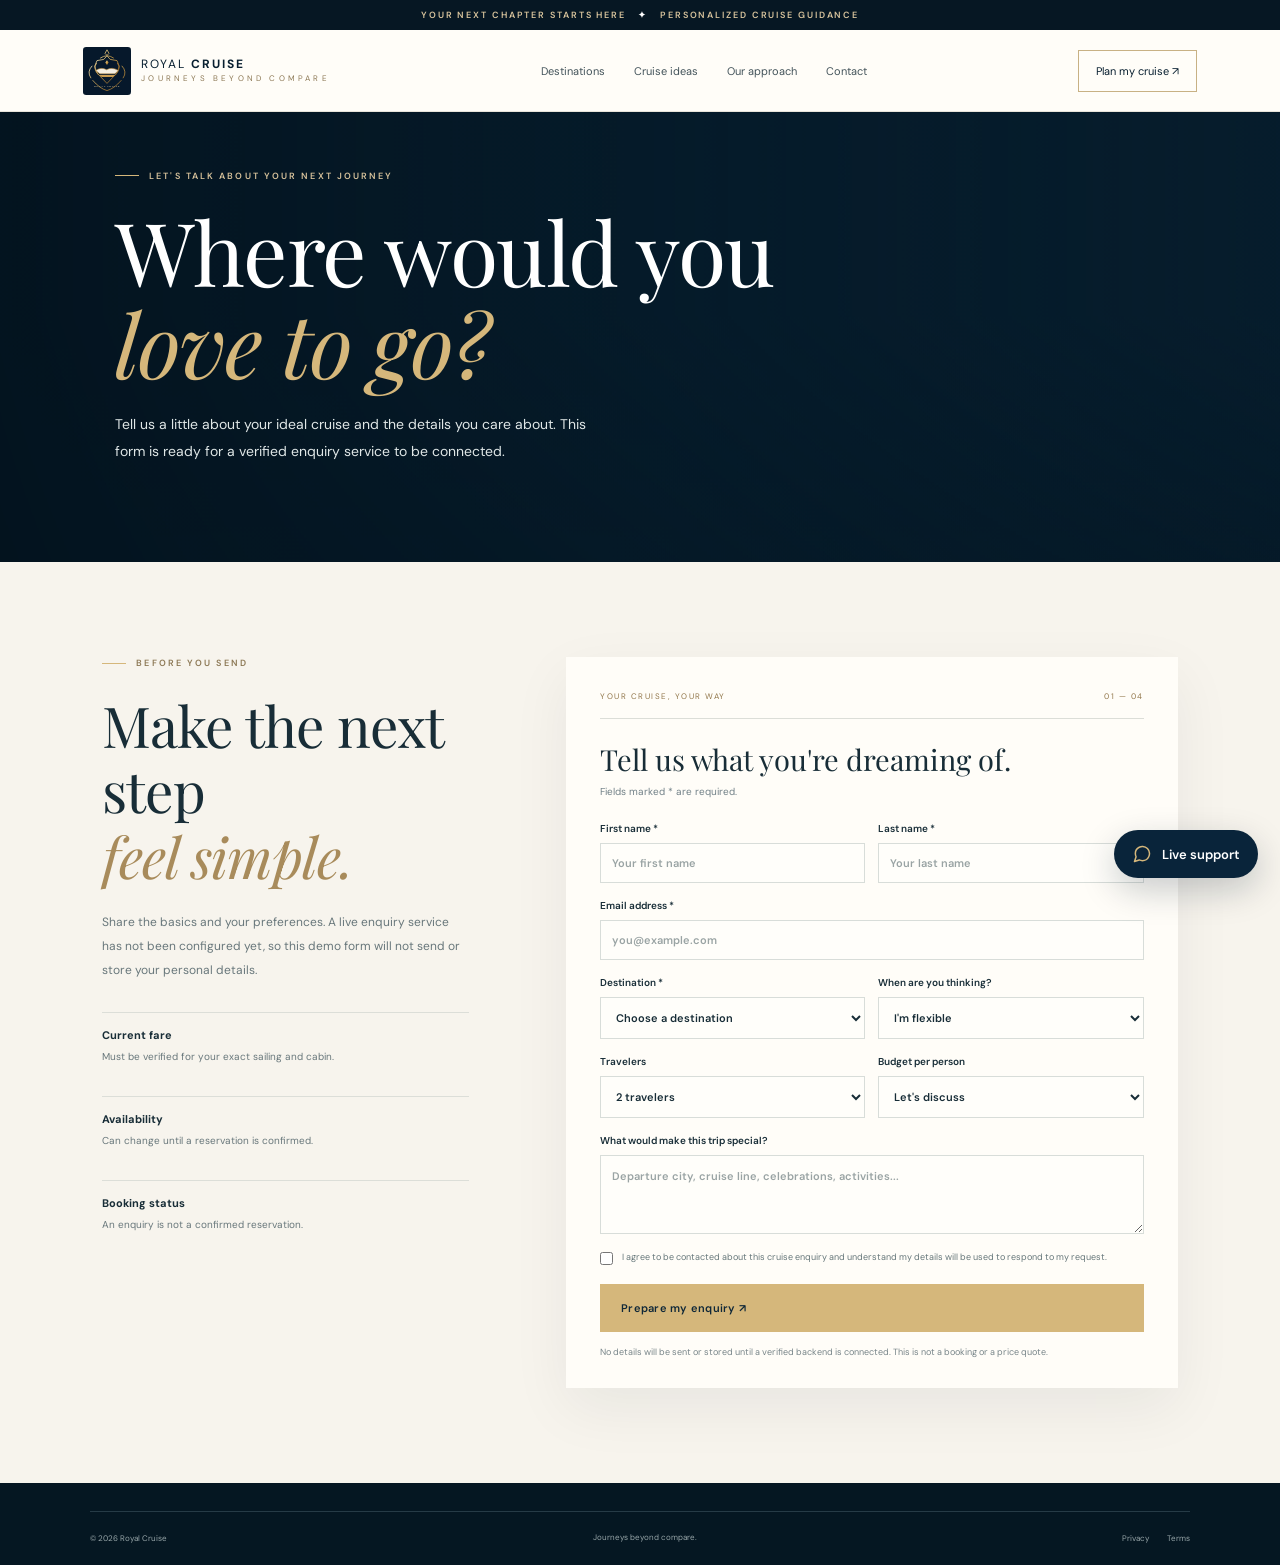
==== commit 8666ad4f: "Add floating support chat to contact.html" ====
--- a/contact.html
+++ b/contact.html
@@ -1 +1 @@
-<!doctype html><html lang="en"><head><meta charset="utf-8"><meta name="viewport" content="width=device-width,initial-scale=1"><title>Plan Your Cruise | Royal Cruise</title><meta name="description" content="Tell Royal Cruise what you're looking for and start a personalized cruise planning enquiry."><link rel="stylesheet" href="./styles.css"><link rel="stylesheet" href="./pages.css"><link href="https://fonts.googleapis.com/css2?family=DM+Sans:wght@400;500;600;700&family=Playfair+Display:ital,wght@0,400;0,500;1,400&display=swap" rel="stylesheet"><link rel="icon" type="image/svg+xml" href="./assets/royal-cruise-logo.svg"><link rel="shortcut icon" href="./assets/royal-cruise-logo.svg" type="image/svg+xml"></head><body><div class="announcement">YOUR NEXT CHAPTER STARTS HERE <span>✦</span> PERSONALIZED CRUISE GUIDANCE</div><header class="header"><a class="brand" href="./index.html"><img class="brand-logo" src="./assets/royal-cruise-logo.svg" alt=""><span class="brand-name">ROYAL <b>CRUISE</b><small>JOURNEYS BEYOND COMPARE</small></span></a><button class="menu-toggle" aria-label="Open navigation" aria-expanded="false">☰</button><nav class="nav"><a href="./destinations.html">Destinations</a><a href="./cruise-ideas.html">Cruise ideas</a><a href="./planning.html">Our approach</a><a href="./contact.html">Contact</a></nav><a class="nav-cta" href="./contact.html">Plan my cruise ↗</a></header><main class="page-main"><section class="page-hero contact-hero" style="--page-image:url('https://images.unsplash.com/photo-1548574505-5e239809ee19?auto=format&fit=crop&w=2000&q=85')"><div class="page-hero-content"><p class="eyebrow"><span></span> LET'S TALK ABOUT YOUR NEXT JOURNEY</p><h1>Where would you<br><em>love to go?</em></h1><p>Tell us a little about your ideal cruise and the details you care about. This form is ready for a verified enquiry service to be connected.</p></div></section><section class="page-section contact-layout"><div><p class="eyebrow dark"><span></span> BEFORE YOU SEND</p><h2>Make the next step<br><em>feel simple.</em></h2><p class="contact-explainer">Share the basics and your preferences. A live enquiry service has not been configured yet, so this demo form will not send or store your personal details.</p><div class="contact-points"><p><b>Current fare</b><span>Must be verified for your exact sailing and cabin.</span></p><p><b>Availability</b><span>Can change until a reservation is confirmed.</span></p><p><b>Booking status</b><span>An enquiry is not a confirmed reservation.</span></p></div></div><form class="enquiry-form" id="enquiry-form"><div class="form-top"><span>YOUR CRUISE, YOUR WAY</span><span>01 — 04</span></div><h3>Tell us what you're dreaming of.</h3><p>Fields marked * are required.</p><div class="form-row"><label>First name *<input name="firstName" autocomplete="given-name" required maxlength="80" placeholder="Your first name"></label><label>Last name *<input name="lastName" autocomplete="family-name" required maxlength="80" placeholder="Your last name"></label></div><label>Email address *<input type="email" name="email" autocomplete="email" required maxlength="254" placeholder="you@example.com"></label><div class="form-row"><label>Destination *<select name="destination" id="destination" required><option value="">Choose a destination</option><option>Caribbean</option><option>Bahamas</option><option>Alaska</option><option>Mediterranean / Europe</option><option>Mexico</option><option>Not sure yet</option></select></label><label>When are you thinking?<select name="timing"><option value="">I'm flexible</option><option>Within 3 months</option><option>3–6 months</option><option>6–12 months</option><option>More than a year away</option></select></label></div><div class="form-row"><label>Travelers<select name="travelers"><option>1 traveler</option><option selected>2 travelers</option><option>3–4 travelers</option><option>5–6 travelers</option><option>7+ travelers</option></select></label><label>Budget per person<select name="budget"><option value="">Let's discuss</option><option>Under $1,000</option><option>$1,000–$2,000</option><option>$2,000–$4,000</option><option>$4,000+</option></select></label></div><label>What would make this trip special?<textarea name="notes" rows="3" maxlength="2000" placeholder="Departure city, cruise line, celebrations, activities..."></textarea></label><label class="consent"><input type="checkbox" name="consent" required><span>I agree to be contacted about this cruise enquiry and understand my details will be used to respond to my request.</span></label><button class="button button-gold submit-button" type="submit">Prepare my enquiry ↗</button><div class="form-message" role="status" aria-live="polite"></div><small class="form-privacy">No details will be sent or stored until a verified backend is connected. This is not a booking or a price quote.</small></form></section></main><footer class="footer"><div class="footer-bottom"><span>© <span id="year"></span> Royal Cruise</span><span>Journeys beyond compare.</span><div><a href="./privacy.html">Privacy</a><a href="./terms.html">Terms</a></div></div></footer><script src="./app.js" defer></script><script src="./pages.js" defer></script></body></html>+<!doctype html><html lang="en"><head><meta charset="utf-8"><meta name="viewport" content="width=device-width,initial-scale=1"><title>Plan Your Cruise | Royal Cruise</title><meta name="description" content="Tell Royal Cruise what you're looking for and start a personalized cruise planning enquiry."><link rel="stylesheet" href="./styles.css"><link rel="stylesheet" href="./pages.css"><link href="https://fonts.googleapis.com/css2?family=DM+Sans:wght@400;500;600;700&family=Playfair+Display:ital,wght@0,400;0,500;1,400&display=swap" rel="stylesheet"><link rel="icon" type="image/svg+xml" href="./assets/royal-cruise-logo.svg"><link rel="shortcut icon" href="./assets/royal-cruise-logo.svg" type="image/svg+xml"></head><body><div class="announcement">YOUR NEXT CHAPTER STARTS HERE <span>✦</span> PERSONALIZED CRUISE GUIDANCE</div><header class="header"><a class="brand" href="./index.html"><img class="brand-logo" src="./assets/royal-cruise-logo.svg" alt=""><span class="brand-name">ROYAL <b>CRUISE</b><small>JOURNEYS BEYOND COMPARE</small></span></a><button class="menu-toggle" aria-label="Open navigation" aria-expanded="false">☰</button><nav class="nav"><a href="./destinations.html">Destinations</a><a href="./cruise-ideas.html">Cruise ideas</a><a href="./planning.html">Our approach</a><a href="./contact.html">Contact</a></nav><a class="nav-cta" href="./contact.html">Plan my cruise ↗</a></header><main class="page-main"><section class="page-hero contact-hero" style="--page-image:url('https://images.unsplash.com/photo-1548574505-5e239809ee19?auto=format&fit=crop&w=2000&q=85')"><div class="page-hero-content"><p class="eyebrow"><span></span> LET'S TALK ABOUT YOUR NEXT JOURNEY</p><h1>Where would you<br><em>love to go?</em></h1><p>Tell us a little about your ideal cruise and the details you care about. This form is ready for a verified enquiry service to be connected.</p></div></section><section class="page-section contact-layout"><div><p class="eyebrow dark"><span></span> BEFORE YOU SEND</p><h2>Make the next step<br><em>feel simple.</em></h2><p class="contact-explainer">Share the basics and your preferences. A live enquiry service has not been configured yet, so this demo form will not send or store your personal details.</p><div class="contact-points"><p><b>Current fare</b><span>Must be verified for your exact sailing and cabin.</span></p><p><b>Availability</b><span>Can change until a reservation is confirmed.</span></p><p><b>Booking status</b><span>An enquiry is not a confirmed reservation.</span></p></div></div><form class="enquiry-form" id="enquiry-form"><div class="form-top"><span>YOUR CRUISE, YOUR WAY</span><span>01 — 04</span></div><h3>Tell us what you're dreaming of.</h3><p>Fields marked * are required.</p><div class="form-row"><label>First name *<input name="firstName" autocomplete="given-name" required maxlength="80" placeholder="Your first name"></label><label>Last name *<input name="lastName" autocomplete="family-name" required maxlength="80" placeholder="Your last name"></label></div><label>Email address *<input type="email" name="email" autocomplete="email" required maxlength="254" placeholder="you@example.com"></label><div class="form-row"><label>Destination *<select name="destination" id="destination" required><option value="">Choose a destination</option><option>Caribbean</option><option>Bahamas</option><option>Alaska</option><option>Mediterranean / Europe</option><option>Mexico</option><option>Not sure yet</option></select></label><label>When are you thinking?<select name="timing"><option value="">I'm flexible</option><option>Within 3 months</option><option>3–6 months</option><option>6–12 months</option><option>More than a year away</option></select></label></div><div class="form-row"><label>Travelers<select name="travelers"><option>1 traveler</option><option selected>2 travelers</option><option>3–4 travelers</option><option>5–6 travelers</option><option>7+ travelers</option></select></label><label>Budget per person<select name="budget"><option value="">Let's discuss</option><option>Under $1,000</option><option>$1,000–$2,000</option><option>$2,000–$4,000</option><option>$4,000+</option></select></label></div><label>What would make this trip special?<textarea name="notes" rows="3" maxlength="2000" placeholder="Departure city, cruise line, celebrations, activities..."></textarea></label><label class="consent"><input type="checkbox" name="consent" required><span>I agree to be contacted about this cruise enquiry and understand my details will be used to respond to my request.</span></label><button class="button button-gold submit-button" type="submit">Prepare my enquiry ↗</button><div class="form-message" role="status" aria-live="polite"></div><small class="form-privacy">No details will be sent or stored until a verified backend is connected. This is not a booking or a price quote.</small></form></section></main><footer class="footer"><div class="footer-bottom"><span>© <span id="year"></span> Royal Cruise</span><span>Journeys beyond compare.</span><div><a href="./privacy.html">Privacy</a><a href="./terms.html">Terms</a></div></div></footer><script src="./app.js" defer></script><script src="./pages.js" defer></script><script src="./support-chat.js" defer></script></body></html>
